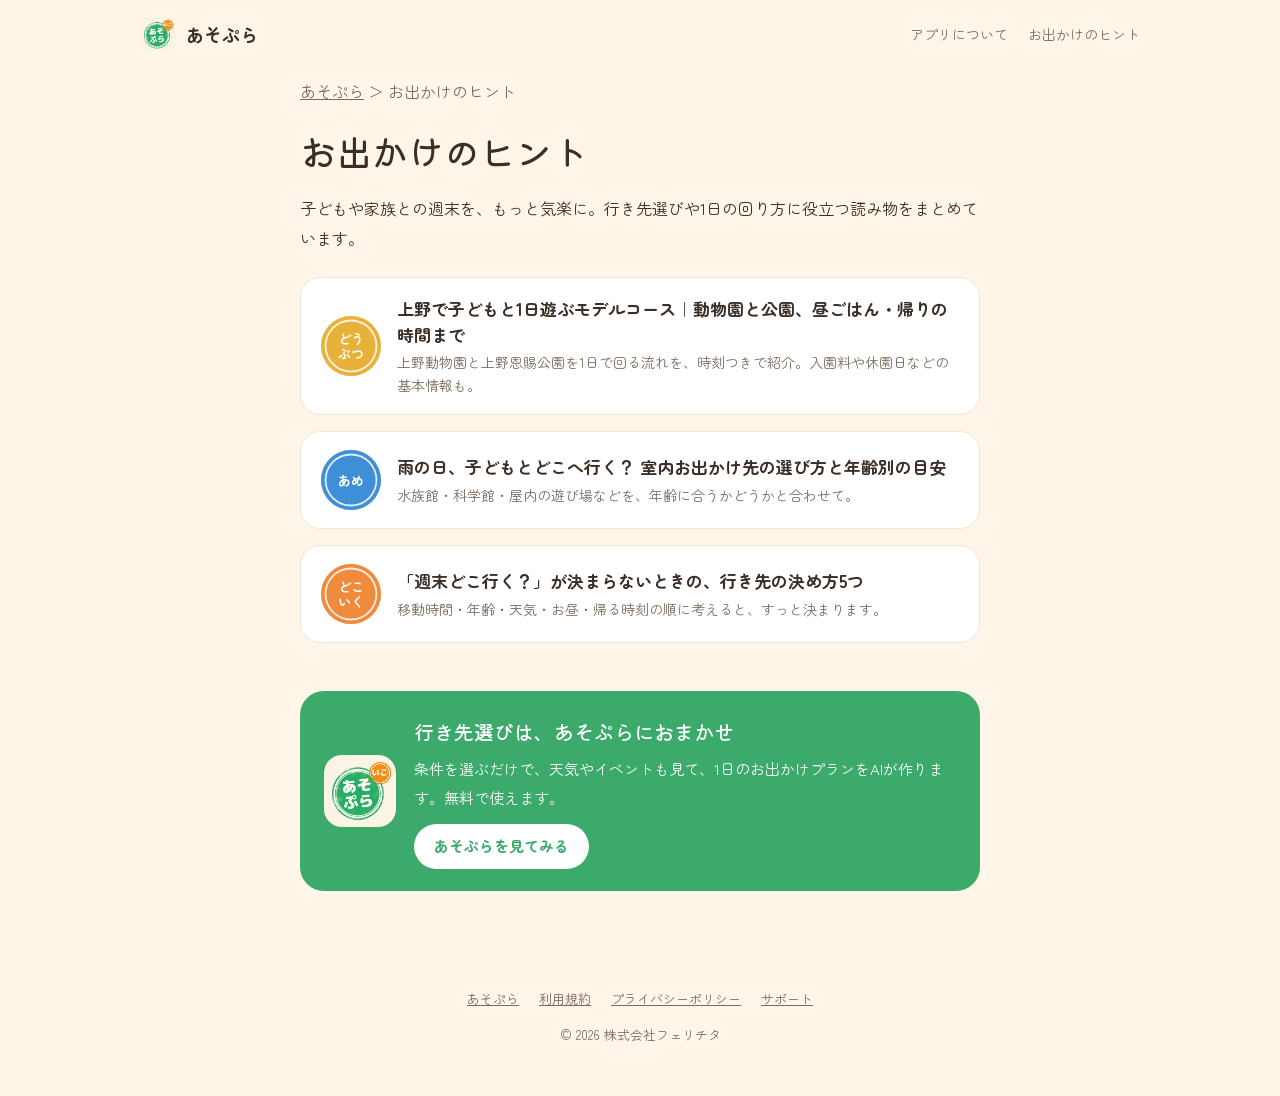
==== column/index.html @ cb1fb6df "読み物ページ「お出かけのヒント」を追加（上野モデルコース・雨の日・行き先の決め方）し、トップからつなぐ Co-Authored-By: Claude Opus 5.5 <noreply@anthrop" ====
<!doctype html><html lang="ja"><head><meta charset="utf-8"><meta name="viewport" content="width=device-width,initial-scale=1">
<title>お出かけのヒント｜子連れ・家族の週末の行き先選び｜あそぷら</title>
<meta name="description" content="週末の行き先選びに役立つ読み物。子連れで回るモデルコース、雨の日の室内お出かけ先、行き先が決まらないときの決め方などを紹介します。">
<link rel="canonical" href="https://shuto20.github.io/asopura-legal/column/">
<meta name="theme-color" content="#3BAA6B">
<meta property="og:type" content="website">
<meta property="og:site_name" content="あそぷら">
<meta property="og:title" content="お出かけのヒント｜あそぷら">
<meta property="og:description" content="子連れ・家族の週末の行き先選びに役立つ読み物。">
<meta property="og:url" content="https://shuto20.github.io/asopura-legal/column/">
<meta property="og:image" content="https://shuto20.github.io/asopura-legal/img/ogp.jpg">
<meta name="twitter:card" content="summary_large_image">
<link rel="icon" href="../img/favicon.png">
<link rel="preconnect" href="https://fonts.googleapis.com"><link rel="preconnect" href="https://fonts.gstatic.com" crossorigin>
<link href="https://fonts.googleapis.com/css2?family=Kiwi+Maru:wght@500&family=Zen+Maru+Gothic:wght@400;700&display=swap" rel="stylesheet">
<link rel="stylesheet" href="../lp.css"><link rel="stylesheet" href="column.css">
</head><body>

<header class="top">
  <a class="brand" href="../"><img src="../img/icon.png" alt="あそぷらのアイコン" width="256" height="256">あそぷら</a>
  <nav><a href="../">アプリについて</a><a href="./">お出かけのヒント</a></nav>
</header>

<main class="article">
  <p class="crumbs"><a href="../">あそぷら</a> ＞ お出かけのヒント</p>
  <h1 class="maru">お出かけのヒント</h1>
  <p>子どもや家族との週末を、もっと気楽に。行き先選びや1日の回り方に役立つ読み物をまとめています。</p>
  <div class="list">
    <a href="ueno-kodure.html"><span class="stamp" style="--c:var(--yellow)">どう<br>ぶつ</span><span><b>上野で子どもと1日遊ぶモデルコース｜動物園と公園、昼ごはん・帰りの時間まで</b><small>上野動物園と上野恩賜公園を1日で回る流れを、時刻つきで紹介。入園料や休園日などの基本情報も。</small></span></a>
    <a href="ame-no-hi.html"><span class="stamp" style="--c:var(--blue)">あめ</span><span><b>雨の日、子どもとどこへ行く？ 室内お出かけ先の選び方と年齢別の目安</b><small>水族館・科学館・屋内の遊び場などを、年齢に合うかどうかと合わせて。</small></span></a>
    <a href="kimekata.html"><span class="stamp" style="--c:var(--orange)">どこ<br>いく</span><span><b>「週末どこ行く？」が決まらないときの、行き先の決め方5つ</b><small>移動時間・年齢・天気・お昼・帰る時刻の順に考えると、すっと決まります。</small></span></a>
  </div>

  <div class="appbox">
    <img src="../img/icon.png" alt="" width="256" height="256">
    <div>
      <b>行き先選びは、あそぷらにおまかせ</b>
      <p>条件を選ぶだけで、天気やイベントも見て、1日のお出かけプランをAIが作ります。無料で使えます。</p>
      <a class="more" href="../">あそぷらを見てみる</a>
    </div>
  </div>
</main>

<footer>
  <nav><a href="../">あそぷら</a><a href="../terms.html">利用規約</a><a href="../privacy.html">プライバシーポリシー</a><a href="../support.html">サポート</a></nav>
  © 2026 株式会社フェリチタ
</footer>
</body></html>
---- lp.css ----
/* トップの紹介ページだけで使う。利用規約などは style.css のまま */
:root{--bg:#FFF6E9;--fg:#3A2E25;--sub:#7A6B5E;--card:#FFFFFF;--line:#F0E6D6;
  --green:#3BAA6B;--orange:#F08A3C;--blue:#3E8ED8;--pink:#E8628F;--yellow:#E8B23A;--mint:#7BC79A}
*{box-sizing:border-box}
html{scroll-behavior:smooth}
body{margin:0;background:var(--bg);color:var(--fg);font:16px/1.9 "Zen Maru Gothic","Hiragino Maru Gothic ProN","Hiragino Sans",sans-serif;overflow-x:hidden}
img{max-width:100%;display:block}
a{color:var(--green)}
.wrap{max-width:1040px;margin:0 auto;padding:0 20px}
.maru{font-family:"Kiwi Maru",serif;font-weight:500}
/* 日本語を言葉の区切りで改行する（対応していないブラウザではふつうの改行） */
h1,h2,h3,.lead{word-break:auto-phrase;text-wrap:pretty}
.center{text-align:center}

/* スタンプ（アプリの台紙と同じ形） */
.stamp{--c:var(--green);width:var(--s,64px);height:var(--s,64px);border-radius:50%;background:var(--c);color:#fff;display:grid;place-items:center;text-align:center;
  font:700 calc(var(--s,64px)*.22)/1.15 "Zen Maru Gothic",sans-serif;box-shadow:inset 0 0 0 calc(var(--s,64px)*.06) var(--c),inset 0 0 0 calc(var(--s,64px)*.09) rgba(255,255,255,.85);flex:none}

/* 上の帯 */
.top{display:flex;align-items:center;justify-content:space-between;padding:16px 20px;max-width:1040px;margin:0 auto}
.brand{display:flex;align-items:center;gap:10px;color:var(--fg);text-decoration:none;font-weight:700;font-size:18px}
.brand img{width:36px;height:36px;border-radius:9px}
.top nav{display:flex;gap:20px;font-size:14px}
.top nav a{color:var(--sub);text-decoration:none}
.top nav a:hover{color:var(--fg)}
@media (max-width:640px){.top nav{display:none}}

/* 最初の画面 */
.hero{display:grid;grid-template-columns:1.05fr .95fr;gap:24px;align-items:center;padding:32px 20px 56px;max-width:1040px;margin:0 auto}
.hero h1{font-size:clamp(36px,6.4vw,60px);line-height:1.35;margin:0 0 18px;letter-spacing:.03em}
.hero h1 span{display:block;opacity:0;transform:translateY(18px);animation:up .8s cubic-bezier(.2,.7,.2,1) forwards}
.hero h1 span:nth-child(2){animation-delay:.18s}
.dots{display:flex;gap:10px;margin:0 0 22px}
.dots i{width:14px;height:14px;border-radius:50%;display:block;animation:hop 2.4s ease-in-out infinite}
.dots i:nth-child(2){animation-delay:.12s}.dots i:nth-child(3){animation-delay:.24s}.dots i:nth-child(4){animation-delay:.36s}.dots i:nth-child(5){animation-delay:.48s}
.lead{font-size:18px;color:var(--sub);margin:0 0 28px;opacity:0;animation:up .8s .4s forwards}
.stores{display:flex;flex-wrap:wrap;gap:12px}
.hero .stores,.hero .note{opacity:0;animation:up .8s .55s forwards}
.store{display:inline-flex;align-items:center;gap:10px;background:var(--fg);color:var(--bg);text-decoration:none;border-radius:14px;padding:10px 20px;min-width:190px;transition:transform .2s,box-shadow .2s}
.store:hover{transform:translateY(-3px);box-shadow:0 10px 20px rgba(58,46,37,.2)}
.store svg{width:26px;height:26px;fill:currentColor;flex:none}
.store small{display:block;font-size:11px;line-height:1.3;opacity:.8}
.store b{display:block;font-size:17px;line-height:1.3}
.note{font-size:13px;color:var(--sub);margin-top:12px}
.stage{position:relative;justify-self:center;padding:30px 50px}
.stage .phone{width:min(330px,76vw);transform:rotate(3deg);animation:bob 4s ease-in-out infinite}
.stage .stamp{position:absolute;z-index:1;box-shadow:inset 0 0 0 calc(var(--s)*.06) var(--c),inset 0 0 0 calc(var(--s)*.09) rgba(255,255,255,.85),0 10px 18px rgba(58,46,37,.18);
  animation:pop .6s cubic-bezier(.3,1.6,.5,1) both,float 3.2s ease-in-out infinite}
.stage .s1{--c:var(--yellow);--s:84px;--r:-8deg;left:0;top:70px;animation-delay:.7s,.7s}
.stage .s2{--c:var(--orange);--s:68px;--r:10deg;right:6px;top:10px;animation-delay:.85s,1.6s}
.stage .s3{--c:var(--green);--s:76px;--r:-6deg;right:0;bottom:120px;animation-delay:1s,1.1s}
.stage .s4{--c:var(--mint);--s:64px;--r:9deg;left:18px;bottom:40px;animation-delay:1.15s,2.1s}
@media (max-width:820px){.hero{grid-template-columns:1fr;text-align:center;padding-top:16px}.dots,.stores{justify-content:center}}
@media (max-width:480px){.lead{font-size:15px}.stage{padding:24px 34px}.stage .s1{--s:62px}.stage .s3{--s:58px}}

/* スマホの枠 */
.phone{width:min(290px,72vw);background:#FFFBF3;border:10px solid #2B241F;border-radius:40px;overflow:hidden;box-shadow:0 24px 50px rgba(58,46,37,.18)}
.phone img{width:100%;height:auto}

/* 機能紹介：色の台から、スマホの上半分がのぞく */
.shot{background:color-mix(in srgb,var(--c) 16%,#fff);border-radius:32px;padding:44px 32px 0;overflow:hidden;display:flex;justify-content:center;align-items:flex-end;position:relative}
.shot::before{content:"";position:absolute;width:260px;height:260px;border-radius:50%;background:color-mix(in srgb,var(--c) 22%,transparent);right:-70px;top:-70px}
.shot .phone{position:relative;border-bottom:0;border-radius:36px 36px 0 0;width:min(300px,68vw);transform:translateY(80px);transition:transform 1s cubic-bezier(.2,.8,.2,1) .15s}
.rv.in .shot .phone{transform:none}

/* 悩みが横に流れる帯 */
.ticker{background:var(--fg);color:var(--bg);overflow:hidden;padding:14px 0;transform:rotate(-1.5deg);margin:8px -20px 0}
.ticker div{display:flex;gap:44px;width:max-content;animation:slide 38s linear infinite;font-size:17px;white-space:nowrap}
.ticker span::before{content:"";display:inline-block;width:10px;height:10px;border-radius:50%;background:var(--c,var(--yellow));margin-right:14px;vertical-align:middle}

/* 見出し */
section{padding:88px 0}
h2{font-size:clamp(26px,4vw,38px);line-height:1.45;margin:0 0 14px}
.sub{color:var(--sub);margin:0}

/* こんなときに（吹き出し） */
.talks{display:grid;gap:22px;max-width:760px;margin:40px auto 0}
.talk{display:grid;grid-template-columns:1fr 1fr;gap:14px;align-items:start}
.q,.a{border-radius:22px;padding:16px 20px;position:relative}
.q{background:var(--card);border:1px solid var(--line);border-bottom-left-radius:6px}
.a{background:var(--green);color:#fff;border-bottom-right-radius:6px;margin-top:36px}
.a b{display:block;font-size:12px;opacity:.85;font-weight:700}
@media (max-width:640px){.talk{grid-template-columns:1fr}.q{margin-right:48px}.a{margin:0 0 0 48px}}

/* 使い方 */
.steps{display:grid;grid-template-columns:repeat(3,1fr);gap:28px;margin-top:44px}
.step{text-align:center}
.step .stamp{--s:84px;margin:0 auto 14px;font-size:30px;font-family:"Kiwi Maru",serif}
.step b{display:block;font-size:18px}
.step p{margin:6px 0 0;color:var(--sub)}
@media (max-width:720px){.steps{grid-template-columns:1fr;gap:32px}}

/* 1日の流れ（スクロールで描かれる） */
.dayplan{display:grid;grid-template-columns:1fr 1fr;gap:48px;align-items:center}
.timeline{position:relative;list-style:none;margin:0;padding:0 0 0 0}
.timeline::before{content:"";position:absolute;left:31px;top:20px;bottom:20px;width:4px;border-radius:2px;background:repeating-linear-gradient(var(--line) 0 8px,transparent 8px 14px)}
.timeline .bar{position:absolute;left:31px;top:20px;width:4px;border-radius:2px;background:var(--green);height:0;transition:height 2.6s cubic-bezier(.4,0,.2,1)}
.timeline.in .bar{height:calc(100% - 40px)}
.timeline li{display:flex;gap:16px;align-items:center;margin:0 0 14px;opacity:0;transform:translateX(-14px);transition:.5s cubic-bezier(.2,.7,.2,1)}
.timeline.in li{opacity:1;transform:none}
.timeline li .stamp{--s:66px;position:relative;z-index:1}
.timeline .card{background:var(--card);border:1px solid var(--line);border-radius:16px;padding:10px 16px;flex:1;border-left:5px solid var(--c)}
.timeline time{font-weight:700;margin-right:10px}
.timeline small{display:block;color:var(--sub);font-size:13px;line-height:1.5}
@media (max-width:760px){.dayplan{grid-template-columns:1fr}}

/* できること（画面と説明を交互に） */
.feature{display:grid;grid-template-columns:1fr 1fr;gap:56px;align-items:center;padding:48px 0}
.feature:nth-child(even) .shot{order:2}
.tag{display:inline-block;color:#fff;background:var(--c);border-radius:999px;padding:2px 14px;font-size:13px;font-weight:700}
.feature h3{font-size:clamp(22px,3.2vw,30px);line-height:1.5;margin:12px 0}
.feature p{color:var(--sub);margin:0 0 10px}
.feature ul{padding-left:1.2em;margin:0;color:var(--sub)}
@media (max-width:760px){.feature{grid-template-columns:1fr;gap:28px}.feature:nth-child(even) .shot{order:0}}

/* 料金 */
.plans{display:grid;grid-template-columns:1fr 1fr;gap:16px;max-width:760px;margin:36px auto 0}
.plan{background:var(--card);border:1px solid var(--line);border-radius:22px;padding:28px;transition:transform .25s}
.plan:hover{transform:translateY(-4px)}
.plan.pro{border:2px solid var(--green)}
.plan h3{margin:0;font-size:20px}
.price{font-size:30px;font-weight:700;margin:6px 0 14px}
.price small{font-size:14px;color:var(--sub);font-weight:400}
.plan ul{padding-left:1.2em;margin:0}
.fine{font-size:13px;color:var(--sub);max-width:760px;margin:16px auto 0}
@media (max-width:640px){.plans{grid-template-columns:1fr}}

/* よくある質問 */
.faq{max-width:760px;margin:32px auto 0}
.faq details{background:var(--card);border:1px solid var(--line);border-radius:16px;padding:16px 20px;margin:10px 0}
.faq summary{cursor:pointer;font-weight:700;list-style:none;display:flex;justify-content:space-between;gap:12px}
.faq summary::-webkit-details-marker{display:none}
.faq summary::after{content:"+";color:var(--green);font-size:22px;line-height:1.2;transition:transform .25s}
.faq details[open] summary::after{transform:rotate(45deg)}
.faq p{margin:10px 0 0;color:var(--sub)}

/* 最後の呼びかけ */
.cta{background:var(--green);color:#fff;border-radius:32px;padding:64px 24px;text-align:center;margin:0 20px;position:relative;overflow:hidden}
.cta h2{margin-top:0;position:relative}
.cta p,.cta .stores{position:relative}
.cta .store{background:#fff;color:#2B241F}
.cta .stores{justify-content:center}
.cta .stamp{position:absolute;opacity:.25;animation:float 6s ease-in-out infinite}

/* 読み物への入口 */
.col-list{display:grid;gap:12px}
.col-list a{display:block;background:var(--card);border:1px solid var(--line);border-left:6px solid var(--green);border-radius:16px;padding:14px 20px;color:var(--fg);text-decoration:none;transition:transform .2s,box-shadow .2s}
.col-list a:nth-child(2){border-left-color:var(--blue)}
.col-list a:nth-child(3){border-left-color:var(--orange)}
.col-list a:hover{transform:translateY(-3px);box-shadow:0 10px 20px rgba(58,46,37,.1)}
.col-list b{display:block;font-size:17px;line-height:1.5}
.col-list small{color:var(--sub);font-size:14px}

footer{text-align:center;color:var(--sub);font-size:13px;padding:40px 20px 48px}
footer nav{display:flex;justify-content:center;flex-wrap:wrap;gap:8px 20px;margin-bottom:12px}
footer a{color:var(--sub)}

/* スクロールで出てくる */
.rv{opacity:0;transform:translateY(28px);transition:opacity .8s cubic-bezier(.2,.7,.2,1),transform .8s cubic-bezier(.2,.7,.2,1)}
.rv.in{opacity:1;transform:none}

@keyframes up{to{opacity:1;transform:none}}
@keyframes hop{0%,70%,100%{transform:none}35%{transform:translateY(-7px)}}
/* 浮く動き：上下に大きめに揺れながら、少し傾く（傾きは --r で変える） */
@keyframes float{0%,100%{translate:0 0;rotate:0deg}50%{translate:0 -20px;rotate:var(--r,6deg)}}
@keyframes bob{0%,100%{translate:0 0}50%{translate:0 -14px}}
@keyframes pop{from{scale:0}to{scale:1}}
@keyframes slide{to{transform:translateX(-50%)}}

/* 動きを減らす設定の人には動かさない */
@media (prefers-reduced-motion:reduce){
  *,*::before,*::after{animation:none!important;transition:none!important}
  .hero h1 span,.lead,.hero .stores,.hero .note,.rv,.timeline li,.shot .phone{opacity:1;transform:none}
  .timeline .bar{height:calc(100% - 40px)}
}
---- column/column.css ----
/* 読み物ページ用。色・文字・スタンプ・タイムラインは ../lp.css を使う */
.article{max-width:720px;margin:0 auto;padding:8px 20px 48px}
.crumbs{font-size:13px;color:var(--sub);margin:0 0 18px}
.crumbs a{color:var(--sub)}
.article h1{font-size:clamp(26px,5vw,36px);line-height:1.45;margin:0 0 14px}
.article .date{font-size:13px;color:var(--sub);margin:0 0 24px}
.article h2{font-family:"Kiwi Maru",serif;font-weight:500;font-size:clamp(21px,4vw,26px);line-height:1.5;margin:52px 0 16px;padding-left:14px;border-left:6px solid var(--green)}
.article h3{font-size:18px;margin:32px 0 8px}
.article p,.article li{font-size:16px}
.article ul,.article ol.plain{padding-left:1.4em}
.article li{margin:4px 0}
.summary{background:var(--card);border:1px solid var(--line);border-radius:20px;padding:18px 22px;margin:0 0 8px}
.summary b{display:block;margin-bottom:4px}
.summary ul{margin:0}
.facts{width:100%;border-collapse:collapse;background:var(--card);border-radius:16px;overflow:hidden;font-size:15px;margin:12px 0}
.facts th,.facts td{padding:10px 14px;border-bottom:1px solid var(--line);text-align:left;vertical-align:top}
.facts th{width:30%;background:color-mix(in srgb,var(--green) 10%,#fff);font-weight:700}
.facts tr:last-child th,.facts tr:last-child td{border-bottom:0}
.note-s{font-size:13px;color:var(--sub)}
.tip{background:color-mix(in srgb,var(--yellow) 16%,#fff);border-radius:16px;padding:14px 18px;margin:18px 0}
.tip b{color:#9A6B0C}
.article .timeline{margin:20px 0}
/* 記事の中のアプリ紹介 */
.appbox{display:flex;gap:18px;align-items:center;background:var(--green);color:#fff;border-radius:24px;padding:22px 24px;margin:48px 0 8px}
.appbox img{width:72px;height:72px;border-radius:18px;flex:none}
.appbox b{font-family:"Kiwi Maru",serif;font-weight:500;font-size:20px;display:block}
.appbox p{margin:4px 0 12px;font-size:15px}
.appbox a.more{display:inline-block;background:#fff;color:var(--green);font-weight:700;text-decoration:none;border-radius:999px;padding:8px 20px;font-size:15px}
@media (max-width:480px){.appbox{flex-direction:column;text-align:center}}
/* 記事一覧 */
.list{display:grid;gap:16px;margin:24px 0}
.list a{display:flex;gap:16px;align-items:center;background:var(--card);border:1px solid var(--line);border-radius:20px;padding:18px 20px;color:var(--fg);text-decoration:none;transition:transform .2s,box-shadow .2s}
.list a:hover{transform:translateY(-3px);box-shadow:0 10px 20px rgba(58,46,37,.1)}
.list .stamp{--s:60px}
.list b{display:block;font-size:17px;line-height:1.5}
.list small{color:var(--sub);font-size:14px;line-height:1.6;display:block;margin-top:4px}
.related{margin-top:40px}
.related h2{border:0;padding:0;font-size:20px}
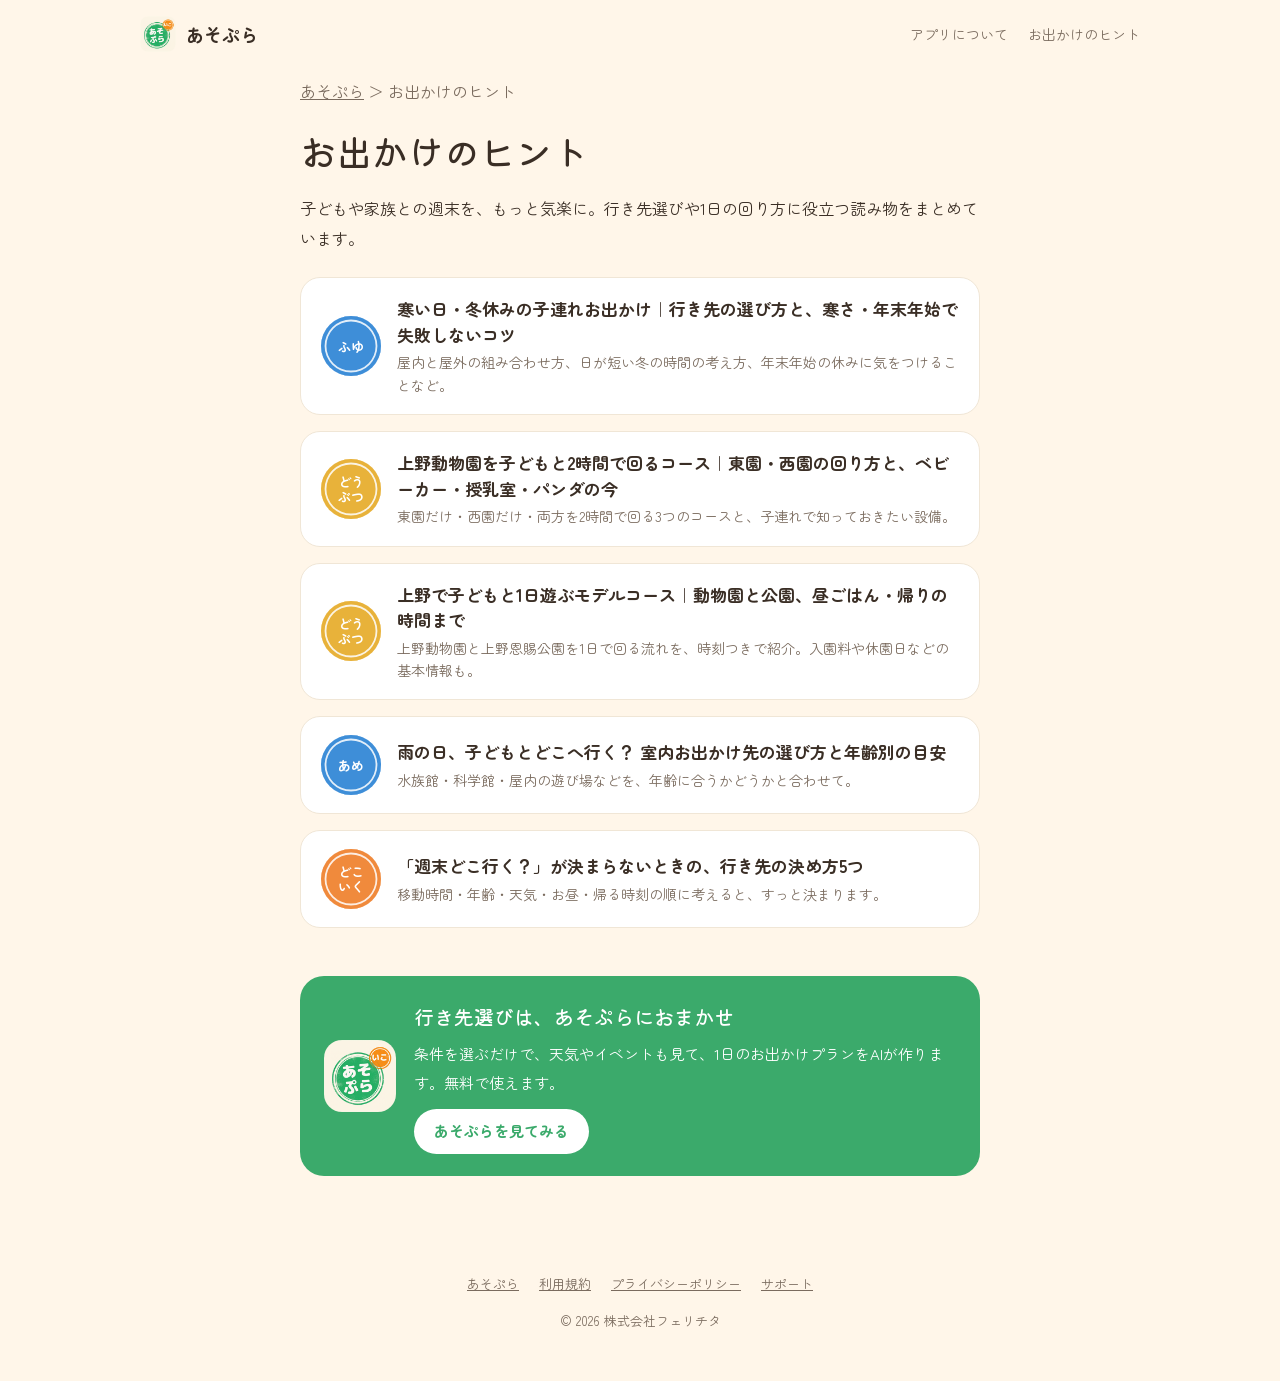
==== commit fc758a5e: "読み物に「上野動物園を2時間で回るコース」「冬の子連れお出かけ」を追加し、一覧・トップ・関連記事・サイトの地図を更新 Co-Authored-By: Claude Opus 5.5 <noreply@" ====
--- a/column/index.html
+++ b/column/index.html
@@ -26,6 +26,8 @@
   <h1 class="maru">お出かけのヒント</h1>
   <p>子どもや家族との週末を、もっと気楽に。行き先選びや1日の回り方に役立つ読み物をまとめています。</p>
   <div class="list">
+    <a href="fuyu-kodure.html"><span class="stamp" style="--c:var(--blue)">ふゆ</span><span><b>寒い日・冬休みの子連れお出かけ｜行き先の選び方と、寒さ・年末年始で失敗しないコツ</b><small>屋内と屋外の組み合わせ方、日が短い冬の時間の考え方、年末年始の休みに気をつけることなど。</small></span></a>
+    <a href="ueno-2jikan.html"><span class="stamp" style="--c:var(--yellow)">どう<br>ぶつ</span><span><b>上野動物園を子どもと2時間で回るコース｜東園・西園の回り方と、ベビーカー・授乳室・パンダの今</b><small>東園だけ・西園だけ・両方を2時間で回る3つのコースと、子連れで知っておきたい設備。</small></span></a>
     <a href="ueno-kodure.html"><span class="stamp" style="--c:var(--yellow)">どう<br>ぶつ</span><span><b>上野で子どもと1日遊ぶモデルコース｜動物園と公園、昼ごはん・帰りの時間まで</b><small>上野動物園と上野恩賜公園を1日で回る流れを、時刻つきで紹介。入園料や休園日などの基本情報も。</small></span></a>
     <a href="ame-no-hi.html"><span class="stamp" style="--c:var(--blue)">あめ</span><span><b>雨の日、子どもとどこへ行く？ 室内お出かけ先の選び方と年齢別の目安</b><small>水族館・科学館・屋内の遊び場などを、年齢に合うかどうかと合わせて。</small></span></a>
     <a href="kimekata.html"><span class="stamp" style="--c:var(--orange)">どこ<br>いく</span><span><b>「週末どこ行く？」が決まらないときの、行き先の決め方5つ</b><small>移動時間・年齢・天気・お昼・帰る時刻の順に考えると、すっと決まります。</small></span></a>
